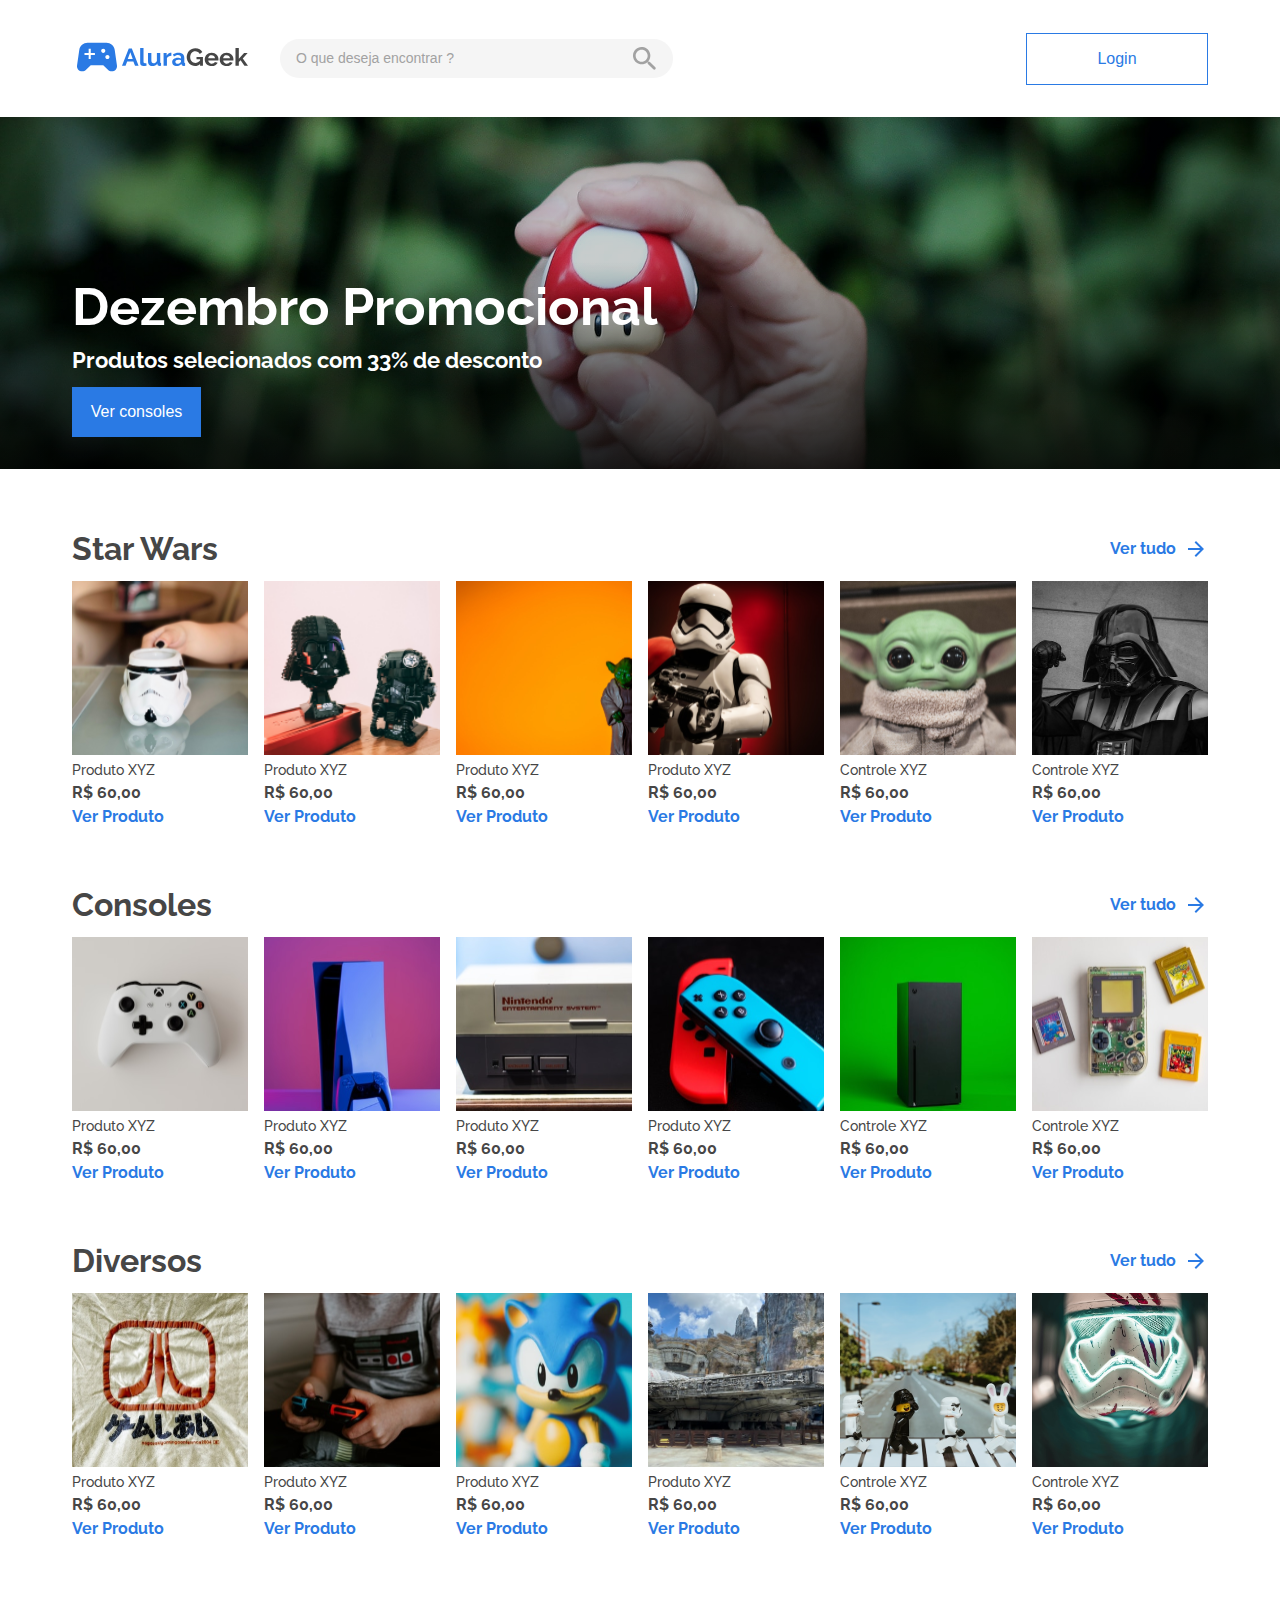
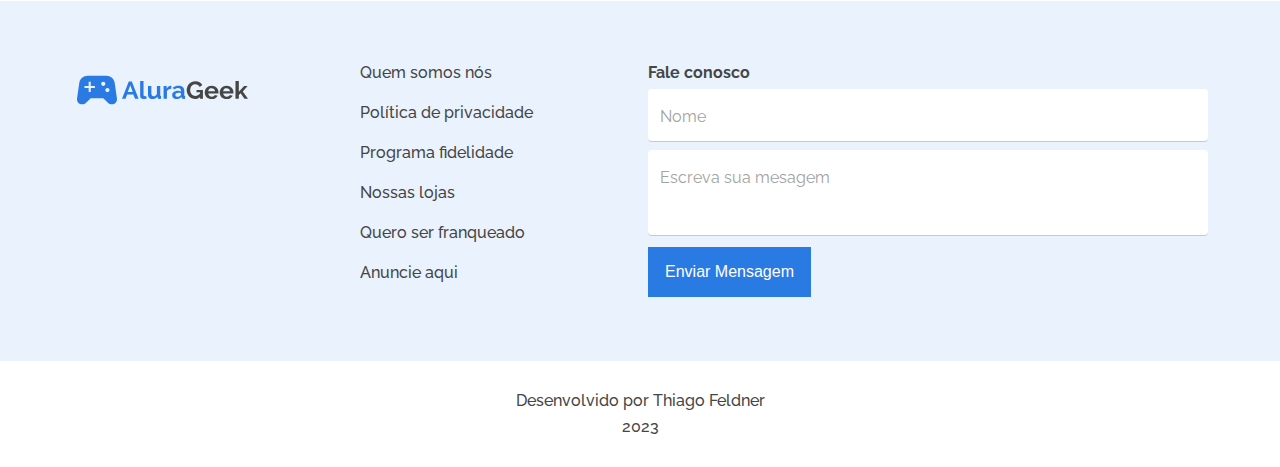
==== index.html @ b4f054b8 "teste" ====
<!DOCTYPE html>
<html lang="pt-br">
  <head>
    <meta charset="UTF-8" />
    <meta name="viewport" content="width=device-width, initial-scale=1.0" />
    <title>Alura Geek - Home</title>

    <link rel="icon" href="./assets/imagens/logo_alura.jpg">

    <link rel="preconnect" href="https://fonts.googleapis.com" />
    <link rel="preconnect" href="https://fonts.gstatic.com" crossorigin />
    <link href="https://fonts.googleapis.com/css2?family=Raleway:wght@400;500;600;700&display=swap" rel="stylesheet" />

    <link rel="stylesheet" href="./css/reset.css" />
    <link rel="stylesheet" href="./css/base.css" />
    <link rel="stylesheet" href="./css/cabecalho.css" />
    <link rel="stylesheet" href="./css/banner.css" />
    <link rel="stylesheet" href="./css/login.css" />
    <link rel="stylesheet" href="./css/produtos.css" />
    <link rel="stylesheet" href="./css/footer.css" />
  </head>
  <body>
    <header class="header__container">
      <div class="header__conteudo">
        <a href="./index.html">
          <img src="./assets/imagens/logo.svg" alt="" />
        </a>
        <div class="header__pesquisar">
          <input
            class="header__search"
            type="text"
            placeholder="O que deseja encontrar ?"
          />
        </div>
      </div>
      <div>
        <a href="./pages/login.html">
          <button class="btn__login">Login</button>
        </a>
      </div>
      <img class="img__pesquisar" src="./assets/imagens/lupa.svg" alt="" />
    </header>

    <div class="banner">
      <div class="banner__conteudo">
        <h2>Dezembro Promocional</h2>
        <p>Produtos selecionados com 33% de desconto</p>
        <a href="#consoles">
          <button class="btn__enviar">Ver consoles</button>
        </a>
      </div>
    </div>

    <section class="produto__container" id="starWars">
      <div class="produto__titulo">
        <h3>Star Wars</h3>
        <a href="./pages/produtos.html"
          >Ver tudo
          <img src="./assets/imagens/seta.svg" alt="" />
        </a>
      </div>
      <ul class="produto__conteudo">
        <li>
          <img src="./assets/imagens/capacete.svg" alt="" />
          <span>Produto XYZ</span>
          <strong>R$ 60,00</strong>
          <a href="./pages/produto.html">Ver Produto</a>
        </li>

        <li>
          <img src="./assets/imagens/vader.png" alt="" />
          <span>Produto XYZ</span>
          <strong>R$ 60,00</strong>
          <a href="#">Ver Produto</a>
        </li>

        <li>
          <img src="./assets/imagens/yoda.svg" alt="" />
          <span>Produto XYZ</span>
          <strong>R$ 60,00</strong>
          <a href="#">Ver Produto</a>
        </li>

        <li>
          <img src="./assets/imagens/storm.svg" alt="" />
          <span>Produto XYZ</span>
          <strong>R$ 60,00</strong>
          <a href="#">Ver Produto</a>
        </li>

        <li>
          <img src="./assets/imagens/groku.svg" alt="" />
          <span>Controle XYZ</span>
          <strong>R$ 60,00</strong>
          <a href="#">Ver Produto</a>
        </li>

        <li>
          <img src="./assets/imagens/darth_vader.jpg" alt="" />
          <span>Controle XYZ</span>
          <strong>R$ 60,00</strong>
          <a href="#">Ver Produto</a>
        </li>
      </ul>
    </section>

    <section class="produto__container" id="consoles">
      <div class="produto__titulo">
        <h3>Consoles</h3>
        <a href="./pages/login.html"
          >Ver tudo
          <img src="./assets/imagens/seta.svg" alt="" />
        </a>
      </div>
      <ul class="produto__conteudo">
        <li>
          <img src="./assets/imagens/controle_xbox.svg" alt="" />
          <span>Produto XYZ</span>
          <strong>R$ 60,00</strong>
          <a href="#">Ver Produto</a>
        </li>

        <li>
          <img src="./assets/imagens/ps5.svg" alt="" />
          <span>Produto XYZ</span>
          <strong>R$ 60,00</strong>
          <a href="#">Ver Produto</a>
        </li>

        <li>
          <img src="./assets/imagens/nitendo_old.svg" alt="" />
          <span>Produto XYZ</span>
          <strong>R$ 60,00</strong>
          <a href="#">Ver Produto</a>
        </li>

        <li>
          <img src="./assets/imagens/wii.svg" alt="" />
          <span>Produto XYZ</span>
          <strong>R$ 60,00</strong>
          <a href="#">Ver Produto</a>
        </li>

        <li>
          <img src="./assets/imagens/xbox.svg" alt="" />
          <span>Controle XYZ</span>
          <strong>R$ 60,00</strong>
          <a href="#">Ver Produto</a>
        </li>

        <li>
          <img src="./assets/imagens/gameboy.svg" alt="" />
          <span>Controle XYZ</span>
          <strong>R$ 60,00</strong>
          <a href="#">Ver Produto</a>
        </li>
      </ul>
    </section>

    <section class="produto__container" id="diversos">
      <div class="produto__titulo">
        <h3>Diversos</h3>
        <a href="./pages/produtos.html"
          >Ver tudo
          <img src="./assets/imagens/seta.svg" alt="" />
        </a>
      </div>
      <ul class="produto__conteudo">
        <li>
          <img src="./assets/imagens/camisa_atari.svg" alt="" />
          <span>Produto XYZ</span>
          <strong>R$ 60,00</strong>
          <a href="#">Ver Produto</a>
        </li>

        <li>
          <img src="./assets/imagens/camisa_snes.svg" alt="" />
          <span>Produto XYZ</span>
          <strong>R$ 60,00</strong>
          <a href="#">Ver Produto</a>
        </li>

        <li>
          <img src="./assets/imagens/sonic.svg" alt="" />
          <span>Produto XYZ</span>
          <strong>R$ 60,00</strong>
          <a href="#">Ver Produto</a>
        </li>

        <li>
          <img src="./assets/imagens/milleniun.jpg" alt="" />
          <span>Produto XYZ</span>
          <strong>R$ 60,00</strong>
          <a href="#">Ver Produto</a>
        </li>

        <li>
          <img src="./assets/imagens/lego.jpg" alt="" />
          <span>Controle XYZ</span>
          <strong>R$ 60,00</strong>
          <a href="#">Ver Produto</a>
        </li>

        <li>
          <img src="./assets/imagens/capacete_storm.jpg" alt="" />
          <span>Controle XYZ</span>
          <strong>R$ 60,00</strong>
          <a href="#">Ver Produto</a>
        </li>
      </ul>
    </section>

    <footer>
      <div class="footer__container">
        <div class="footer__conteudo">
          <div class="footer__logo__nav">
            <img src="./assets/imagens/logo.svg" alt="" />
            <nav class="footer__nav">
              <ul>
                <li><a href="">Quem somos nós</a></li>
                <li><a href="">Política de privacidade</a></li>
                <li><a href="">Programa fidelidade</a></li>
                <li><a href="">Nossas lojas</a></li>
                <li><a href="">Quero ser franqueado</a></li>
                <li><a href="">Anuncie aqui</a></li>
              </ul>
            </nav>
          </div>
          <form class="footer__form">
            <strong>Fale conosco</strong>
            <div class="input__wrapper">
              <input name="nome" placeholder="Nome" />
              <label>Nome</label>
            </div>
            <div>
              <div class="textarea__wrapper">
                <textarea placeholder="Escreva sua mensagem"></textarea>
                <label>Escreva sua mesagem</label>
              </div>
            </div>
            <button class="btn__enviar">Enviar Mensagem</button>
          </form>
        </div>
      </div>
      <div class="rodape">
        <span>Desenvolvido por Thiago Feldner</span>
        <span>2023</span>
      </div>
    </footer>
  </body>
</html>
---- css/base.css ----
:root {
  --azul-10: #eaf2fd;
  --azul-20: #d4e4fa;
  --azul-80: #5595e9;
  --azul-100: #2a7ae4;
  --preto-branco: #fff;
  --preto-05: #f5f5f5;
  --preto-30: #c8c8c8;
  --preto-50: #a2a2a2;
  --preto-100: #464646;
  --red-100: #e42828;

  --max-width: calc(1136px + 64px);

  --bg-img: linear-gradient(
      0deg,
      rgba(0, 0, 0, 0.2) 0%,
      rgba(0, 0, 0, 0.2) 100%
    ),
    linear-gradient(180deg, rgba(0, 0, 0, 0) 41.15%, rgba(0, 0, 0, 0.8) 100%),
    url(../assets/imagens/img_hero.jpg), lightgray 50%;
  --fonte: "Raleway", sans-serif;
}

* {
  box-sizing: border-box;
  margin: 0;
  padding: 0;
}

body {
  background-color: var(--preto-branco);
  color: var(--preto-100);
  -webkit-font-smoothing: antialiased;
  -moz-osx-font-smoothing: grayscale;
  font-synthesis: none;
  font-family: var(--fonte);
  max-width: 100vw;
}
---- css/cabecalho.css ----
.header__container {
  display: flex;
  justify-content: space-between;
  align-items: center;
  max-width: var(--max-width);
  margin: 0 auto;
  padding: 32px;
}

.header__conteudo {
  display: flex;
  align-items: center;
  gap: 32px;
}

.header__conteudo img {
  width: 176px;
  height: 50px;
}

.header__pesquisar {
  position: relative;
}

.header__search {
  border-radius: 20px;
  border: none;
  background-color: var(--preto-05);
  color: var(--preto-100);
  width: 393px;
  padding: 12px 48px 12px 16px;
  background-image: url(../assets/imagens/lupa.svg);
  background-repeat: no-repeat;
  background-position: right 16px center;
  background-size: 24px 24px;
  position: relative;
  outline: none;
}

.header__search:focus {
  border: 1px solid var(--azul-100);
}

.header__search::placeholder {
  color: var(--preto-50);
  font-size: 0.875rem;
  font-weight: 400;
  line-height: 1rem;
}

.img__pesquisar {
  display: none;
}

@media screen and (max-width: 768px) {
  .header__container {
    padding: 16px 32px;
  }

  .header__conteudo {
    display: flex;
    align-items: center;
    gap: 32px;
  }

  .header__conteudo a {
    color: inherit;
    text-decoration: none;
  }

  .header__conteudo img {
    width: 100px;
    height: 28px;
  }

  .header__pesquisar {
    position: relative;
  }

  .header__search {
    max-width: 272px;
  }
}

@media screen and (max-width: 425px) {
  .header__container {
    padding: 16px;
  }

  .header__conteudo {
    display: flex;
    align-items: center;
    gap: 32px;
  }

  .header__pesquisar {
    display: none;
  }

  .img__pesquisar {
    display: inline;
  }
}
---- css/banner.css ----
.banner {
  display: flex;
  height: 352px;
  flex-flow: column-reverse;

  background: var(--bg-img);
  background-repeat: no-repeat;
  background-position: center;
  background-size: cover;
}

.banner__conteudo {
  max-width: var(--max-width);
  width: 100%;
  margin: 0 auto;
  padding: 0 2rem 2rem;
}

.banner__conteudo h2 {
  color: var(--preto-branco);
  font-size: 3.25rem;
  font-weight: 700;
  margin-bottom: 1rem;
}

.banner__conteudo p {
  color: var(--preto-branco);
  font-size: 1.375rem;
  font-weight: 700;
  margin-bottom: 1rem;
}

.btn__login {
  width: 11.375rem;
  padding: 1rem;
  justify-content: center;
  align-items: center;
  gap: 0.625rem;
  border: none;
  cursor: pointer;
  
  border: 1px solid var(--azul-100);
  background: transparent;

  color: var(--azul-100);
  font-size: 1rem;
  font-weight: 400;
  text-decoration: none;
}

.btn__login:hover {
  background: var(--azul-20);
}

.banner__conteudo a {
  text-decoration: none;
  color: var(--preto-branco);
  font-size: 1rem;
}

.banner__conteudo a {
  text-decoration: none;
}

.banner__conteudo .btn__enviar {
  padding: 1rem;
  gap: 0.625rem;
  font-size: 1rem;
  font-weight: 400;
  width: 8.0625rem;
  cursor: pointer;
}

@media screen and (max-width: 768px) {
  .btn__login {
    width: 10.375rem;
    height: 2.5rem;
    padding: 0.75rem 1rem;
    gap: 0.625rem;
    
    font-size: 0.875rem;
    font-weight: 600;
  } 

  .btn__enviar {
    width: 7.4375rem;
    padding: 0.75rem 1rem;
    font-size: 0.875rem;
  }
}

@media screen and (max-width: 425px) {
  .banner {
    height: 12rem;
  }

  .banner__conteudo {
    gap: 0.5rem;
    padding: 0 1rem 1rem;
  }

  .banner__conteudo h2 {
    font-size: 1.375rem;
    margin-bottom: .5rem;
  }

  .banner__conteudo p {
    font-size: 0.875rem;
    font-weight: 600;
    margin-bottom: .5rem;
  }

  .btn__login {
    width: 8.3125rem;
    
  }

  .banner__conteudo .btn__enviar {
    width: 7.43rem;
    padding: 0.75rem 1rem;
    font-size: 0.875rem;
  }
  
}
---- css/login.css ----
.login__container {
  display: flex;
  padding: 92px;
  background-color: var(--preto-05);
}

.login__form {
  display: flex;
  width: 432px;
  margin: 0 auto;
  flex-direction: column;
  gap: 16px;
}

.login__form strong {
  font-size: 18px;
  font-weight: 700;
  text-align: center;
  margin-bottom: 24.35px;
}

.input__wrapper {
  position: relative;
  width: 100%;
}

.input__wrapper input {
  height: 53px;
  padding: 28px 12px 7px;
  border-radius: 4px;
  border: none;
  outline: none;
  font-size: 16px;
  width: 100%;
  color: var(--preto-100);
  caret-color: var(--azul-100);
  border-bottom: 1px solid var(--preto-30);

  transition: all 0.3s ease-out;
  -webkit-transition: all 0.15s ease-out;
  -moz-transition: all 0.15s ease-out;
}

.input__wrapper input:focus {
  border-bottom: 2px solid var(--azul-100);
}

.input__wrapper input::placeholder {
  color: transparent;
}

.input__wrapper label {
  position: absolute;
  top: 10px;
  left: 12px;
  margin-top: 10px;
  pointer-events: none;
  color: var(--preto-50);

  transition: all 0.15s ease-out;
  -webkit-transition: all 0.3s ease-out;
  -moz-transition: all 0.3s ease-out;
}

.input__wrapper input:focus + label,
.input__wrapper input:not(:placeholder-shown) + label {
  font-size: 12px;
  margin-top: 4px;
  color: var(--azul-100);
}

.button__wrapper {
  padding: 20.5px 185.5px;
  background-color: var(--azul-100);
  color: var(--preto-branco);
  border: none;
  font-size: 16px;
  font-weight: 400;
  cursor: pointer;
}

.button__wrapper:hover {
  background: var(--azul-80, #5595E9);
}

@media screen and (max-width: 768px) {
  .login__container {
    padding: 45px 0 61px;
  }

  .login__form {
    width: 275px;
    align-items: center;
  }

  .login__form strong {
    font-size: 1rem;
  }

  .button__wrapper {
    width: 6.8125rem;
    padding: 0.75rem 1rem;
    gap: 0.625rem;
    line-height: 1.25rem;
  }
}

@media screen and (max-width: 425px) {
  .login__container {
    padding: 97px 0 97px;
  }  
}
---- css/produtos.css ----
.produto__container {
  max-width: var(--max-width);
  margin: 4rem auto;
  padding: 0 2rem;
}

.produto__titulo {
  display: flex;
  align-items: center;
  justify-content: space-between;
}

.produto__titulo h3 {
  color: var(--preto-100);
  font-size: 2rem;
  font-weight: 700;
}

.produto__titulo a {
  display: flex;
  align-items: center;
  justify-content: center;
  gap: .5rem;
  font-size: 1rem;
  font-weight: 700;
  color: var(--azul-100, #2A7AE4);
  text-decoration: none;  
}

.produto__titulo a img {
  width: 1.5rem;
  height: 1.5rem;
}

.produto__conteudo {
  display: flex;
  margin-top: 1rem;
  gap: 1rem;
  list-style: none;
  flex-wrap: wrap;
}

.produto__conteudo li {
  display: flex;
  flex-direction: column;
  gap: 8px;
}

.produto__conteudo li img {
  width: 11rem;
  height:10.875rem ;
  object-fit: cover;
}

.produto__conteudo li span {
  color: var(--preto-100);
  font-size: 0.875rem;
  font-weight: 500;
}

.produto__conteudo li strong {
  color: var(--preto-100);
  font-size: 1rem;
  font-weight: 700;
}

.produto__conteudo li a {
  text-decoration: none;
  font-size: 1rem;
  font-weight: 700;
  color: var(--azul-100);
}

@media screen and (max-width: 768px) {
  .produto__container {
    margin: 2rem auto;
  }

  .produto__titulo h3 {
    font-size: 1.375rem;
  }

  .produto__conteudo li:nth-child(n + 5) {
    display: none;
  }

  .produto__conteudo li img {
    width: 10.25rem;
    height: 10.875rem;
  }
}

@media screen and (max-width: 425px) {
  .produto__container {
    margin: 16px auto;
    padding: 0 16px;
  }

  .produto__conteudo li img {
    width: 9.75rem;
  }

  .produto__conteudo li:nth-child(n + 5) {
    display: none;
  }
}
---- css/footer.css ----
.footer {
  display: block;
}

.footer__container {
  background-color: var(--azul-10);
}

.footer__conteudo {
  display: flex;
  justify-content: space-between;
  width: 100%;
  max-width: var(--max-width);
  margin: 0 auto;
  padding: 64px 32px;
}

.footer__logo__nav {
  display: flex;
  flex: 1 1;
  flex-wrap: wrap;
  gap: 16px 112px;
  min-width: 254px;
}

.footer__logo__nav img {
  width: 176px;
  height: 50px;
}

nav {
  display: block;
}

.footer__nav ul {
  list-style: none;
  display: flex;
  flex-direction: column;
  gap: 24px;
}

li {
  display: list-item;
  text-align: -webkit-match-parent;
}

.footer__nav a {
  font-size: 16px;
  font-weight: 500;
  color: var(--preto-100);
  text-decoration: none;
}

.footer__form {
  display: flex;
  flex-direction: column;
  gap: 8px;
  width: 560px;
}

.footer__form strong {
  font-weight: bold;
}

.footer__form div {
  display: block;
}

.footer__form textarea {
  height: 82px;
}

.textarea__wrapper {
  position: relative;
  width: 100%;
}

.textarea__wrapper textarea {
  padding: 1.75rem 0.75rem .4375rem;
  border-radius: .25rem;
  border: none;
  font-size: 1rem;
  width: 100%;
  color: var(--preto-100);
  caret-color: var(--azul-100);
  border-bottom: 1px solid var(--preto-30);
  resize: none;
  flex-grow: 1;
  overflow: hidden;
  outline: none;
  height: 5.375rem;

  transition: all 0.3s ease-out;
  -webkit-transition: all 0.15s ease-out;
  -moz-transition: all 0.15s ease-out;
}

.textarea__wrapper textarea:focus {
  border-bottom: 2px solid var(--azul-100);
}

.textarea__wrapper textarea::placeholder {
  color: transparent;
}

.textarea__wrapper label {
  position: absolute;
  top: 10px;
  left: 12px;
  margin-top: 10px;
  pointer-events: none;
  color: var(--preto-50);

  transition: all 0.15s ease-out;
  -webkit-transition: all 0.3s ease-out;
  -moz-transition: all 0.3s ease-out;
}

.textarea__wrapper textarea:focus + label,
.textarea__wrapper textarea:not(:placeholder-shown) + label {
  font-size: 12px;
  margin-top: 2px;
  color: var(--azul-100);
}

.btn__enviar{
  background: var(--azul-100);
  display: flex;
  align-items: center;
  gap: 0.625rem;
  justify-content: center;
  padding: 1rem;
  border: none;
  outline: none;

  color: var(--preto-branco);
  font-size: 1rem;
  font-weight: 400;
  width: 10.1875rem;
}

.btn__enviar:hover {
  background: var(--azul-80);
}

.rodape {
  display: flex;
  flex-direction: column;
  align-items: center;
  padding: 2rem;
  gap: 0.625rem;
}

.rodape span {
  font-size: 1rem;
  font-weight: 500;
  color: var(--preto-100);
}

@media screen and (max-width: 768px) {
  .footer__conteudo {
    padding: 2rem;
    gap: 1rem;
  }

  .footer__logo__nav {
    flex-direction: column;
  }

  .footer__form {
    max-width: 434px;
    width: 100%;
  }

  .btn__enviar {
    padding: 0.75rem 1rem;
    gap: 0.625rem;
    width: 9.4375rem;
    font-size: 0.875rem;
  }
  
  .rodape {
    padding: 2rem;
    gap: 0.625rem;
  }
  
}

@media screen and (max-width: 425px) {
  .footer__conteudo {
    padding: 1rem;
    gap: 2rem;
    flex-direction: column;
  }

  .footer__logo__nav {
    align-items: center;
    text-align: center;
  } 
}
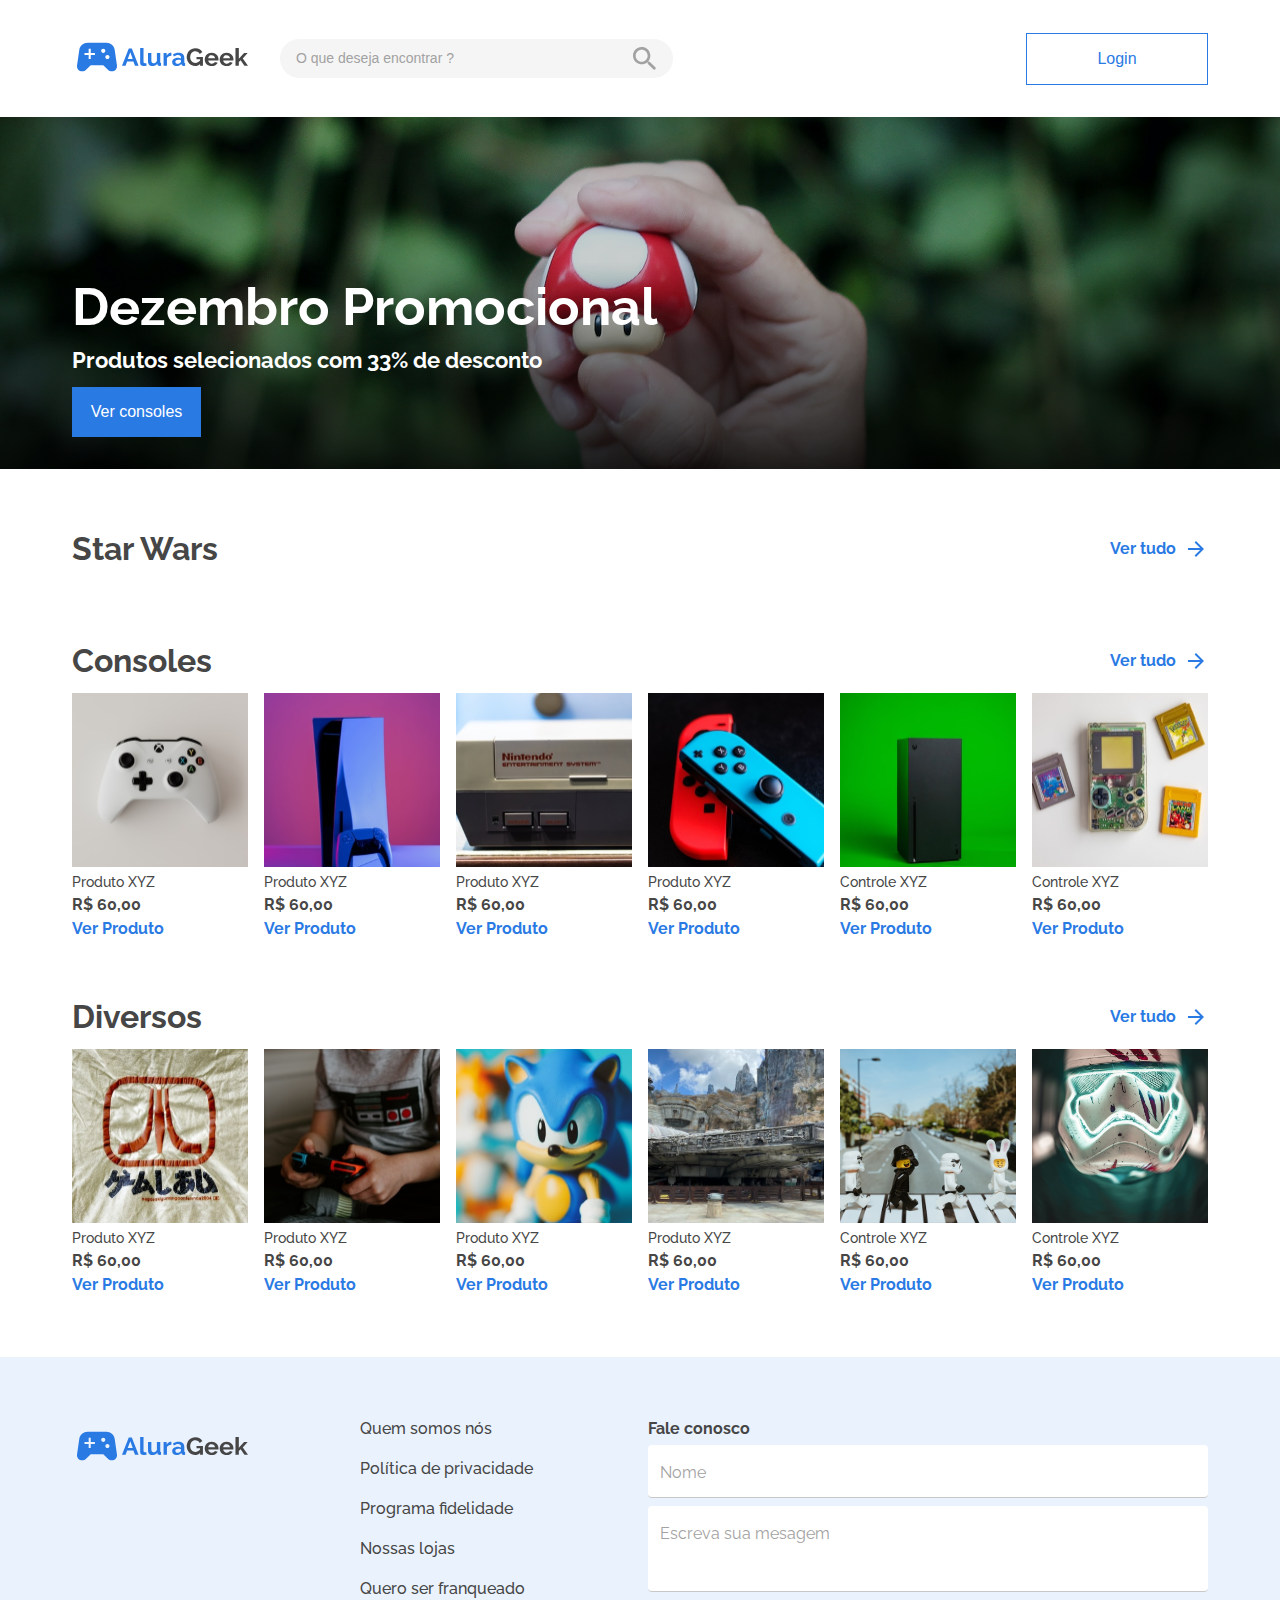
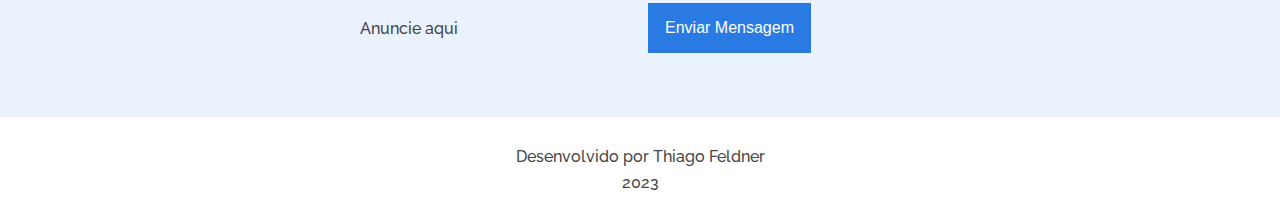
==== commit 35d787c3: "feito alterações para identificar as categorias" ====
--- a/index.html
+++ b/index.html
@@ -17,6 +17,8 @@
     <link rel="stylesheet" href="./css/banner.css" />
     <link rel="stylesheet" href="./css/login.css" />
     <link rel="stylesheet" href="./css/produtos.css" />
+    <link rel="stylesheet" href="./css/listar__produtos.css" />
+    <link rel="stylesheet" href="./css/ver__produto.css" />
     <link rel="stylesheet" href="./css/footer.css" />
   </head>
   <body>
@@ -51,7 +53,7 @@
       </div>
     </div>
 
-    <section class="produto__container" id="starWars">
+    <section class="produto__container" id="categorias" data-produtos>
       <div class="produto__titulo">
         <h3>Star Wars</h3>
         <a href="./pages/produtos.html"
@@ -59,12 +61,12 @@
           <img src="./assets/imagens/seta.svg" alt="" />
         </a>
       </div>
-      <ul class="produto__conteudo">
-        <li>
+      <ul class="produto__conteudo" >
+        <!-- <li>
           <img src="./assets/imagens/capacete.svg" alt="" />
           <span>Produto XYZ</span>
           <strong>R$ 60,00</strong>
-          <a href="./pages/produto.html">Ver Produto</a>
+          <a href="#">Ver Produto</a> 
         </li>
 
         <li>
@@ -100,11 +102,11 @@
           <span>Controle XYZ</span>
           <strong>R$ 60,00</strong>
           <a href="#">Ver Produto</a>
-        </li>
+        </li> -->
       </ul>
     </section>
 
-    <section class="produto__container" id="consoles">
+    <section class="produto__container" id="consoles" data-consoles>
       <div class="produto__titulo">
         <h3>Consoles</h3>
         <a href="./pages/login.html"
@@ -112,7 +114,7 @@
           <img src="./assets/imagens/seta.svg" alt="" />
         </a>
       </div>
-      <ul class="produto__conteudo">
+      <ul class="produto__conteudo" id="consoles">
         <li>
           <img src="./assets/imagens/controle_xbox.svg" alt="" />
           <span>Produto XYZ</span>
@@ -124,7 +126,7 @@
           <img src="./assets/imagens/ps5.svg" alt="" />
           <span>Produto XYZ</span>
           <strong>R$ 60,00</strong>
-          <a href="#">Ver Produto</a>
+          <a href="#" id="verConsoles">Ver Produto</a>
         </li>
 
         <li>
@@ -157,7 +159,7 @@
       </ul>
     </section>
 
-    <section class="produto__container" id="diversos">
+    <section class="produto__container" id="verDiversos" data-diversos>
       <div class="produto__titulo">
         <h3>Diversos</h3>
         <a href="./pages/produtos.html"
@@ -165,7 +167,7 @@
           <img src="./assets/imagens/seta.svg" alt="" />
         </a>
       </div>
-      <ul class="produto__conteudo">
+      <ul class="produto__conteudo" id="diversos">
         <li>
           <img src="./assets/imagens/camisa_atari.svg" alt="" />
           <span>Produto XYZ</span>
@@ -247,5 +249,10 @@
         <span>2023</span>
       </div>
     </footer>
+
+    <script src="./js/main.js"></script>
+    <!-- <script src="./js/listarProdutos.js"></script> -->
+    <script src="./js/verProduto.js"></script>
+    <!-- <script src="./js/script.js"></script> -->
   </body>
 </html>
--- a/css/listar__produtos.css
+++ b/css/listar__produtos.css
@@ -0,0 +1,141 @@
+.produtos__container {
+  display: flex;
+  background-color: var(--preto-05);
+}
+
+.produtos__conteudo {
+  max-width: var(--max-width);
+  width: 100%;
+  padding: 4rem 2rem;
+  margin: 0 auto;
+}
+
+.produtos__titulo {
+  display: flex;
+  justify-content: space-between;
+  align-items: center;
+}
+
+.produtos__titulo strong {
+  color: var(--preto-100);
+  font-size: 2rem;
+  font-weight: 700;
+}
+
+.produtos__titulo a {
+  text-decoration: none;
+}
+
+.btn__adicionar {
+  padding: 1rem;
+  justify-content: center;
+  gap: 0.625rem;
+  border: none;
+  background: var(--azul-100);
+  padding: 1rem;
+  width: 10.25rem;
+  cursor: pointer;
+
+  font-size: 1rem;
+  font-weight: 400;
+  color: var(--preto-branco);  
+}
+
+.btn__adicionar:hover {
+  background: var(--azul-80);
+}
+
+.produtos__lista {
+  display: flex;
+  gap: 4rem 1rem;
+  margin-top: 1rem;
+  flex-wrap: wrap;
+  list-style: none;
+}
+
+.produtos__lista li {
+  display: flex;
+  gap: 0.5rem;
+  position: relative;
+  flex-direction: column;
+}
+
+.produtos__lista li > img {
+  object-fit: cover;
+  width: 11rem;
+  height: 10.875rem;
+}
+
+.produtos__lista span {
+  color: var(--preto-100);
+  font-size: 0.875rem;
+  font-weight: 500;
+}
+
+.produtos__lista strong {
+  color: var(--preto-100);
+  font-size: 1rem;
+  font-weight: 700;
+}
+
+.produtos__lista button {
+  position: absolute;
+  border: none;
+  background-color: transparent;
+  cursor: pointer;
+}
+
+.btn__deletar {
+  width: 1.5rem;
+  height: 1.5rem;
+  right: 2.5rem;
+  top: .5rem;  
+}
+
+.btn__editar {
+  right: .5rem;
+  top: .5rem;
+}
+
+@media screen and (max-width: 768px) {
+  .produtos__conteudo {
+    padding: 2rem;
+  }
+
+  .produtos__titulo strong {
+    font-size: 1.375rem;
+  }
+
+  .btn__adicionar {
+    padding: 0.75rem 1rem;
+    font-size: 0.875rem;
+    width: 9.5rem;
+  }
+
+  .produtos__lista {
+    gap: 1rem;
+  }
+
+  .produtos__lista li>img{
+    width: 10.25rem;
+    height: 10.875rem;
+  }
+}
+
+@media screen and (max-width: 425px) {
+  .produtos__container {
+    height: 162.6875rem;
+  }
+  .produtos__titulo {
+    flex-direction: column;
+    align-items: flex-start;
+    gap: 1rem;
+  }
+
+  .produtos__lista li>img{
+    width: 8.75rem;
+  }
+
+  
+}
+
--- a/css/ver__produto.css
+++ b/css/ver__produto.css
@@ -0,0 +1,98 @@
+.produto__selecionado {
+  display: flex;
+  flex-direction: column;
+  background-color: var(--preto-05);
+}
+
+.produto__detalhes {
+  display: flex;
+  align-items: center;
+  gap: 1rem;
+  padding: 4rem 2rem;
+  margin: 0 auto;
+  width: 100%;
+  max-width: var(--max-width);
+}
+
+.produto__detalhes img {
+  width: 35rem;
+  height: 25.1875rem;
+  object-fit: cover;
+}
+
+.produto__descricao {
+  display: flex;
+  flex-direction: column;
+  gap: .5rem;
+
+  width: 35rem;
+  height: 13.125rem;
+}
+
+.produto__descricao h1 {
+  color: var(--preto-100);
+  font-size: 3.25rem;
+  font-weight: 500;
+}
+
+.produto__descricao strong {
+  color: var(--preto-100);
+  font-size: 1rem;
+  font-weight: 700;
+}
+
+.produto__descricao p {
+  color: var(--preto-100);
+  font-size: 1rem;
+  font-weight: 400;
+}
+
+@media screen and (max-width: 768px) {
+  .produto__detalhes {
+    padding: 2rem;
+  }
+
+  .produto__detalhes img {
+    width: 15.875rem;
+    height: 9.8125rem;
+    min-width: 15.875rem;
+    min-height: 9.8125rem;
+    align-self: stretch;
+  }
+
+  .produto__descricao {
+    height: 9.8125rem;
+    gap: 1rem;
+  }
+
+  .produto__descricao h1 {
+    font-size: 1.375rem;
+  }
+
+  .produto__descricao p {
+    font-size: 0.875rem;
+  }  
+}
+
+@media screen and (max-width: 425px) {
+  .produto__detalhes {
+    flex-direction: column;
+    padding: 0;
+  }
+
+  .produto__detalhes img{
+    height: 12rem;
+    width: 100%;    
+  }
+
+  .produto__descricao {
+    flex-direction: column;
+    padding: 1rem;
+    width: 100%;
+    height: 13.8125rem;
+  }
+
+  .produto__descricao h1 {
+    font-size: 1.375rem;
+  }  
+}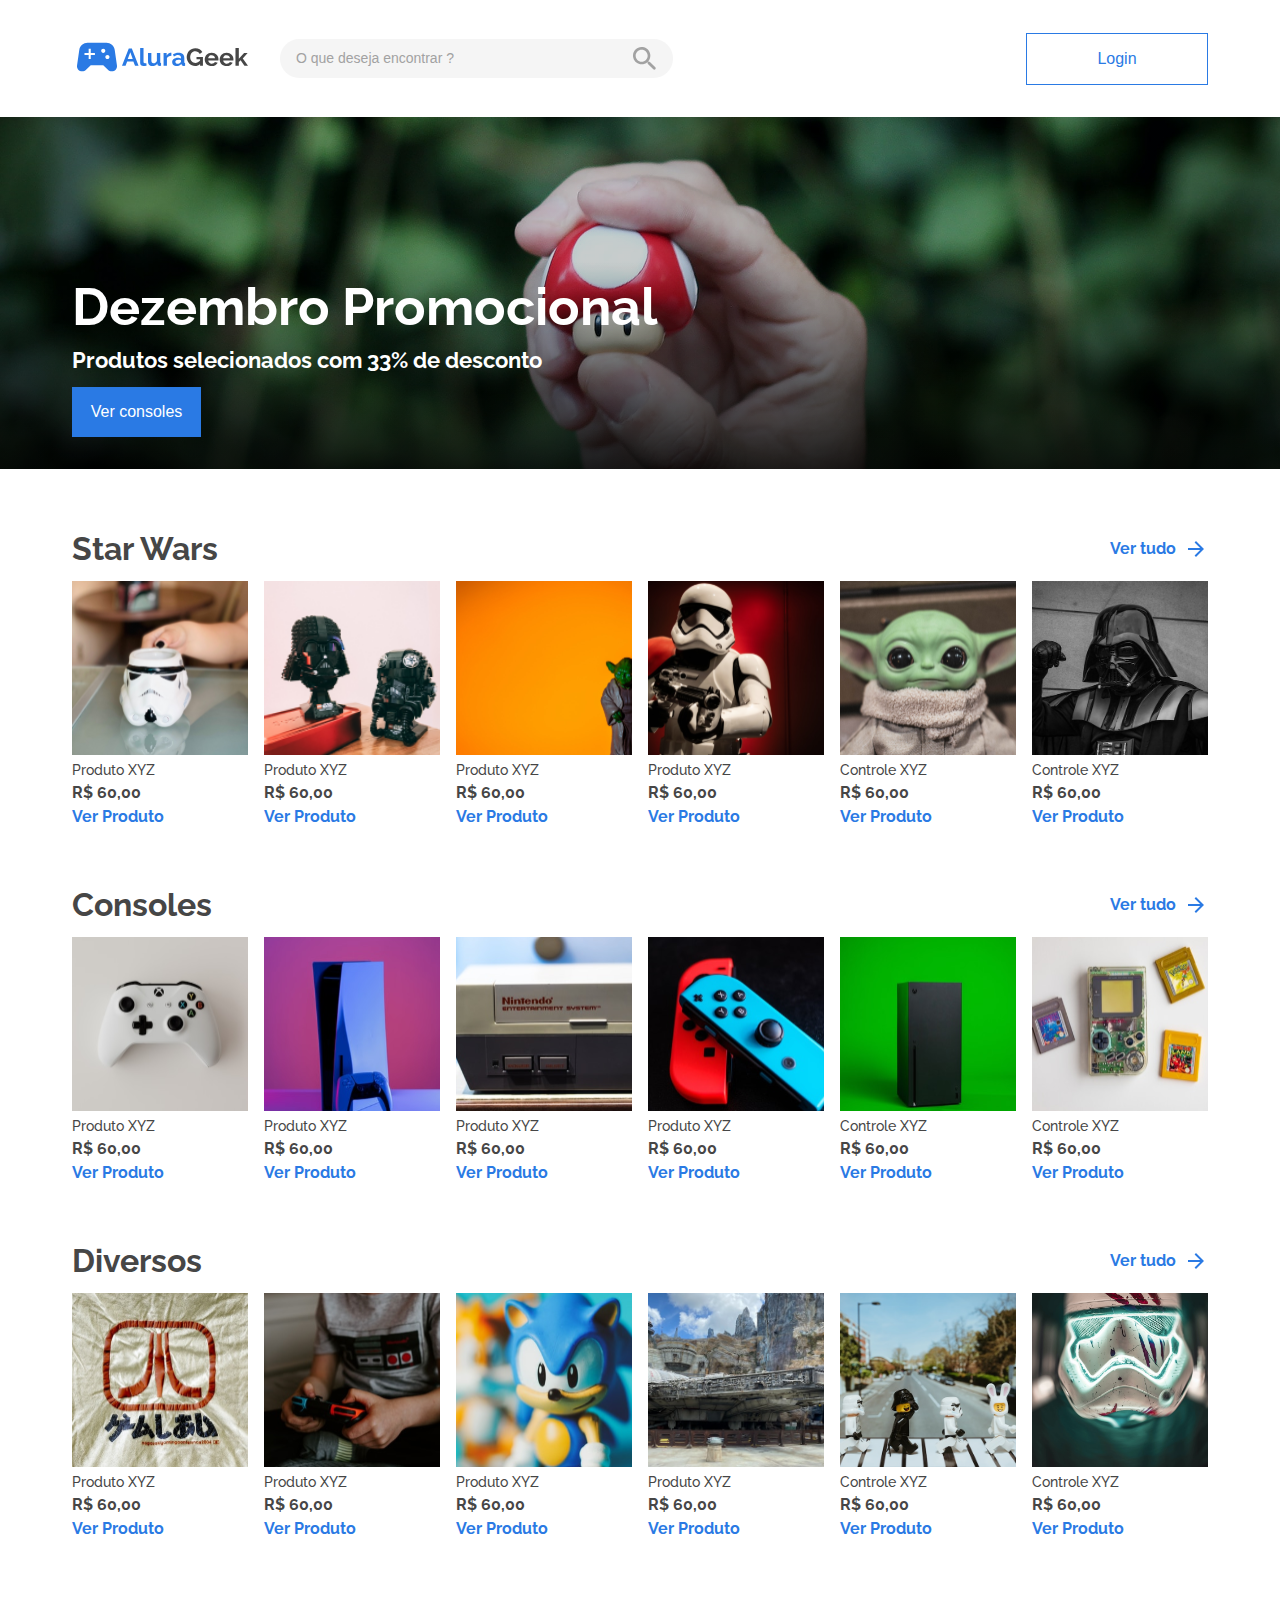
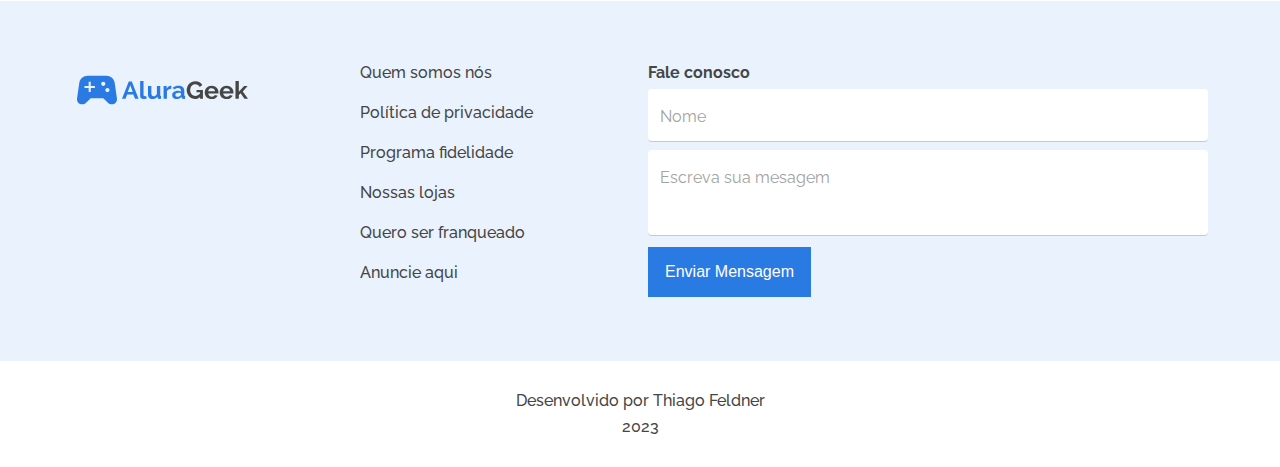
==== commit 39bdd087: "incluido id nas categorias" ====
--- a/index.html
+++ b/index.html
@@ -53,7 +53,7 @@
       </div>
     </div>
 
-    <section class="produto__container" id="categorias" data-produtos>
+    <section class="produto__container" data-produtos>
       <div class="produto__titulo">
         <h3>Star Wars</h3>
         <a href="./pages/produtos.html"
@@ -61,8 +61,8 @@
           <img src="./assets/imagens/seta.svg" alt="" />
         </a>
       </div>
-      <ul class="produto__conteudo" >
-        <!-- <li>
+      <ul class="produto__conteudo" id="starWars">
+        <li>
           <img src="./assets/imagens/capacete.svg" alt="" />
           <span>Produto XYZ</span>
           <strong>R$ 60,00</strong>
@@ -102,11 +102,11 @@
           <span>Controle XYZ</span>
           <strong>R$ 60,00</strong>
           <a href="#">Ver Produto</a>
-        </li> -->
+        </li>
       </ul>
     </section>
 
-    <section class="produto__container" id="consoles" data-consoles>
+    <section class="produto__container" data-consoles>
       <div class="produto__titulo">
         <h3>Consoles</h3>
         <a href="./pages/login.html"
@@ -159,7 +159,7 @@
       </ul>
     </section>
 
-    <section class="produto__container" id="verDiversos" data-diversos>
+    <section class="produto__container">
       <div class="produto__titulo">
         <h3>Diversos</h3>
         <a href="./pages/produtos.html"
@@ -253,6 +253,6 @@
     <script src="./js/main.js"></script>
     <!-- <script src="./js/listarProdutos.js"></script> -->
     <script src="./js/verProduto.js"></script>
-    <!-- <script src="./js/script.js"></script> -->
+    <script src="./js/script.js"></script>
   </body>
 </html>
